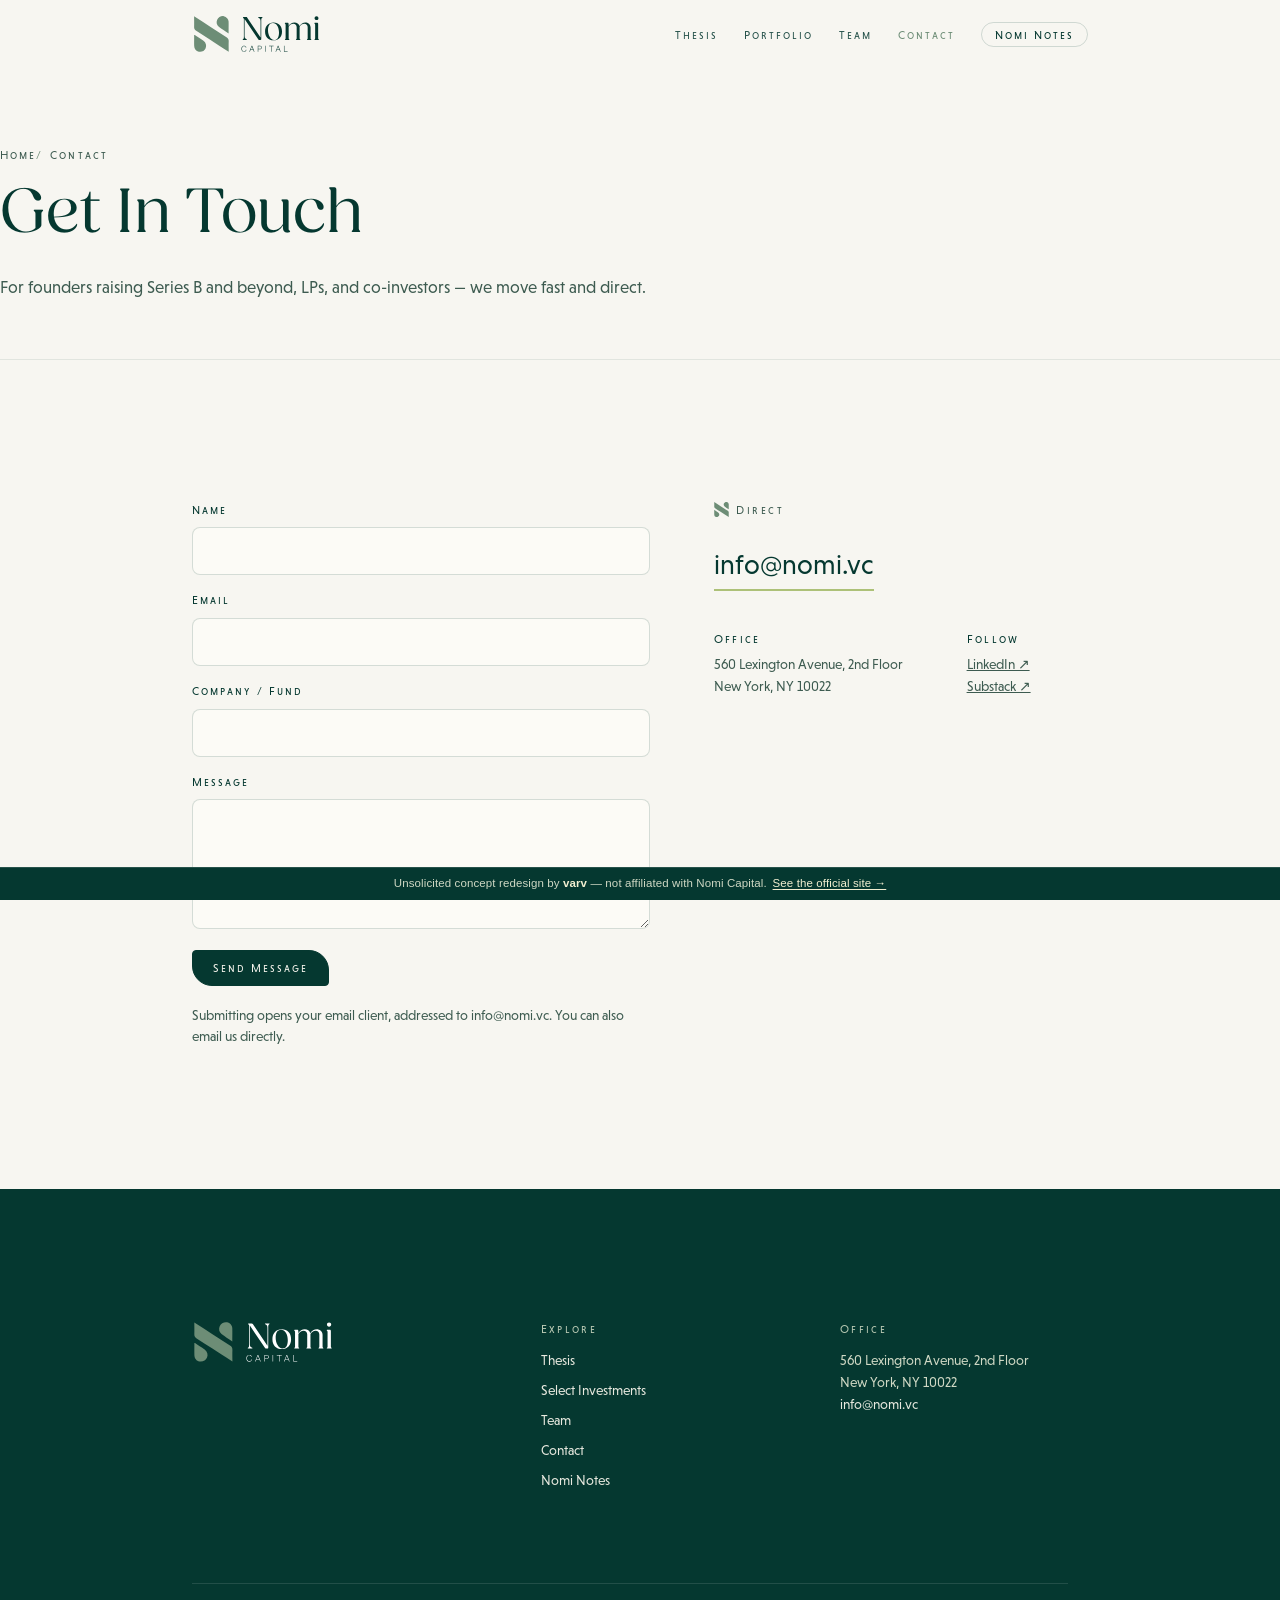
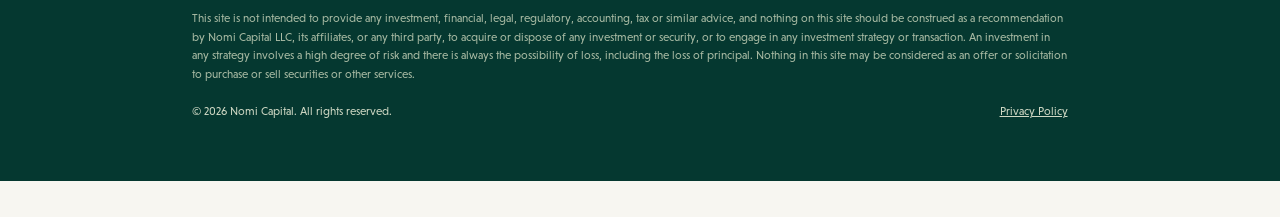
==== contact.html @ 1e5c536e "Nomi Capital — full site go-live: home + Thesis, Portfolio, Team, Contact, Nomi Notes Multi-page upg" ====
<!DOCTYPE html>
<html lang="en">
<head>
<meta charset="UTF-8">
<meta name="viewport" content="width=device-width, initial-scale=1.0">
<title>Contact — Nomi Capital</title>
<meta name="description" content="Get in touch with Nomi Capital. info@nomi.vc · 560 Lexington Avenue, New York, NY 10022.">
<meta name="robots" content="noindex,nofollow,noarchive">
<link rel="icon" type="image/png" sizes="32x32" href="assets/brand/favicon-32.png">
<link rel="apple-touch-icon" href="assets/brand/apple-touch-icon-256.png">
<meta property="og:title" content="Contact — Nomi Capital">
<meta property="og:description" content="Get in touch with Nomi Capital. info@nomi.vc · 560 Lexington Avenue, New York, NY 10022.">
<meta property="og:image" content="assets/brand/og-image.jpg">
<link rel="stylesheet" href="assets/fonts.css">
<link rel="stylesheet" href="assets/site.css">
<script>
(function(){
  var q = new URLSearchParams(location.search);
  var H = document.documentElement;
  if(q.get('static')==='1'){ H.classList.add('static'); return; }
  if(window.matchMedia && matchMedia('(prefers-reduced-motion: reduce)').matches){ return; }
  requestAnimationFrame(function(){ requestAnimationFrame(function(){ H.classList.add('anim'); }); });
})();
</script>
</head>
<body>
<style id="varv-disclaimer-css">
  body{padding-bottom:36px}
  #varv-disclaimer{position:fixed;left:0;right:0;bottom:0;z-index:2147482000;
    display:flex;justify-content:center;align-items:center;gap:.5em;flex-wrap:wrap;
    padding:8px 16px;font-family:-apple-system,BlinkMacSystemFont,"Segoe UI",Roboto,Helvetica,Arial,sans-serif;
    font-size:11.5px;line-height:1.35;letter-spacing:.01em;
    background:#053830;color:#cfd8c4;border-top:1px solid rgba(247,246,241,.14);text-align:center}
  #varv-disclaimer a{color:#f2efd1;text-decoration:underline;text-underline-offset:2px}
  #varv-disclaimer b{color:#f2efd1;font-weight:600}
  @media(max-width:560px){#varv-disclaimer{font-size:10.5px;padding:7px 12px}body{padding-bottom:54px}}
</style>
<div id="varv-disclaimer">
  <span>Unsolicited concept redesign by <b>varv</b> &mdash; not affiliated with Nomi Capital.</span>
  <a href="https://www.nomi.vc" target="_blank" rel="noopener">See the official site &rarr;</a>
</div>
<nav class="nav" id="nav" aria-label="Primary">
  <a class="brand" href="index.html" aria-label="Nomi Capital — home">
    <img src="assets/brand/nomi-lockup-ink.svg" alt="Nomi Capital" width="237" height="68">
  </a>
  <ul class="nav-links">
    <li><a href="thesis.html">Thesis</a></li>
    <li><a href="portfolio.html">Portfolio</a></li>
    <li><a href="team.html">Team</a></li>
    <li><a href="contact.html" aria-current="page">Contact</a></li>
    <li class="keep"><a class="pill" href="insights.html">Nomi Notes</a></li>
  </ul>
</nav>
<header class="page-hero">
  <svg class="leafmark" viewBox="0 0 65.78 67.82" aria-hidden="true"><g fill="#6d8d76"><path d="M65.67,67.75c-12.36-8.01-23.79-15.4-35.2-22.83-8.81-5.73-17.51-11.65-26.45-17.18C.9,25.82-.13,23.61.01,20.09.27,13.83.09,7.55.09.2c10.74,6.97,20.67,13.41,30.59,19.86,10.28,6.68,20.51,13.45,30.87,20.01,2.95,1.86,4.41,3.9,4.21,7.59-.34,6.29-.09,12.61-.09,20.09Z"/><path d="M.09,34.85c6.65,4.54,12.34,8.25,17.82,12.25,4.73,3.45,6.22,9.07,4.11,13.91-2.16,4.96-7.38,7.61-12.97,6.6C3.75,66.66.22,62.33.12,56.31c-.11-6.79-.03-13.59-.03-21.46Z"/><path d="M65.63,33.14c-7.01-4.87-13.02-8.77-18.72-13.09-4.17-3.17-5.18-8.7-3.08-13.3,2.12-4.64,7.71-7.55,12.62-6.55,5.03,1.02,8.94,5.07,9.12,10.2.25,7.15.06,14.31.06,22.75h0Z"/></g></svg>
  <a class="crumb" href="index.html">Home</a><span class="crumb"><span class="sep">/</span> Contact</span>
  <h1 class="rv d1">Get in Touch</h1>
  <p class="lead rv d2">For founders raising Series B and beyond, LPs, and co-investors &mdash; we move fast and direct.</p>
</header>

<section id="reach">
  <div class="contact-grid">
    <form class="cform rv" action="mailto:info@nomi.vc" method="post" enctype="text/plain" aria-label="Contact Nomi Capital">
      <div class="cfield"><label for="cn">Name</label><input id="cn" name="Name" type="text" autocomplete="name" required></div>
      <div class="cfield"><label for="ce">Email</label><input id="ce" name="Email" type="email" autocomplete="email" required></div>
      <div class="cfield"><label for="co">Company / Fund</label><input id="co" name="Company" type="text" autocomplete="organization"></div>
      <div class="cfield"><label for="cm">Message</label><textarea id="cm" name="Message" required></textarea></div>
      <button class="btn btn-solid" type="submit">Send Message</button>
      <p class="cnote">Submitting opens your email client, addressed to info@nomi.vc. You can also email us directly.</p>
    </form>
    <div class="rv d1">
      <div class="eyebrow"><svg viewBox="0 0 65.78 67.82" aria-hidden="true"><g fill="#6d8d76"><path d="M65.67,67.75c-12.36-8.01-23.79-15.4-35.2-22.83-8.81-5.73-17.51-11.65-26.45-17.18C.9,25.82-.13,23.61.01,20.09.27,13.83.09,7.55.09.2c10.74,6.97,20.67,13.41,30.59,19.86,10.28,6.68,20.51,13.45,30.87,20.01,2.95,1.86,4.41,3.9,4.21,7.59-.34,6.29-.09,12.61-.09,20.09Z"/><path d="M.09,34.85c6.65,4.54,12.34,8.25,17.82,12.25,4.73,3.45,6.22,9.07,4.11,13.91-2.16,4.96-7.38,7.61-12.97,6.6C3.75,66.66.22,62.33.12,56.31c-.11-6.79-.03-13.59-.03-21.46Z"/><path d="M65.63,33.14c-7.01-4.87-13.02-8.77-18.72-13.09-4.17-3.17-5.18-8.7-3.08-13.3,2.12-4.64,7.71-7.55,12.62-6.55,5.03,1.02,8.94,5.07,9.12,10.2.25,7.15.06,14.31.06,22.75h0Z"/></g></svg>Direct</div>
      <a class="mail" href="mailto:info@nomi.vc" style="font-size:var(--h3);display:inline-block;border-bottom:2px solid var(--olive);text-decoration:none;padding-bottom:.1em">info@nomi.vc</a>
      <div class="addr" style="margin-top:2.4rem;display:flex;gap:clamp(24px,6vw,64px);flex-wrap:wrap;font-size:var(--small);color:var(--muted)">
        <div><b style="font-family:var(--caps);font-weight:400;font-size:var(--eyebrow);letter-spacing:.2em;display:block;margin-bottom:.5em;color:var(--ink)">Office</b>560 Lexington Avenue, 2nd Floor<br>New York, NY 10022</div>
        <div><b style="font-family:var(--caps);font-weight:400;font-size:var(--eyebrow);letter-spacing:.2em;display:block;margin-bottom:.5em;color:var(--ink)">Follow</b><a href="https://www.linkedin.com/company/nomi-capital/" target="_blank" rel="noopener" style="color:var(--muted)">LinkedIn &#8599;</a><br><a href="https://nomicapital.substack.com/" target="_blank" rel="noopener" style="color:var(--muted)">Substack &#8599;</a></div>
      </div>
    </div>
  </div>
</section>
<footer class="pagefoot">
  <svg class="leafmark" viewBox="0 0 65.78 67.82" aria-hidden="true"><g fill="#6d8d76"><path d="M65.67,67.75c-12.36-8.01-23.79-15.4-35.2-22.83-8.81-5.73-17.51-11.65-26.45-17.18C.9,25.82-.13,23.61.01,20.09.27,13.83.09,7.55.09.2c10.74,6.97,20.67,13.41,30.59,19.86,10.28,6.68,20.51,13.45,30.87,20.01,2.95,1.86,4.41,3.9,4.21,7.59-.34,6.29-.09,12.61-.09,20.09Z"/><path d="M.09,34.85c6.65,4.54,12.34,8.25,17.82,12.25,4.73,3.45,6.22,9.07,4.11,13.91-2.16,4.96-7.38,7.61-12.97,6.6C3.75,66.66.22,62.33.12,56.31c-.11-6.79-.03-13.59-.03-21.46Z"/><path d="M65.63,33.14c-7.01-4.87-13.02-8.77-18.72-13.09-4.17-3.17-5.18-8.7-3.08-13.3,2.12-4.64,7.71-7.55,12.62-6.55,5.03,1.02,8.94,5.07,9.12,10.2.25,7.15.06,14.31.06,22.75h0Z"/></g></svg>
  <div class="foot">
    <div class="col"><img class="wm" src="assets/brand/nomi-logo-white.svg" alt="Nomi Capital"></div>
    <div class="col">
      <b>Explore</b>
      <a href="thesis.html">Thesis</a>
      <a href="portfolio.html">Select Investments</a>
      <a href="team.html">Team</a>
      <a href="contact.html">Contact</a>
      <a href="insights.html">Nomi Notes</a>
    </div>
    <div class="col">
      <b>Office</b>
      <p>560 Lexington Avenue, 2nd Floor<br>New York, NY 10022<br><a href="mailto:info@nomi.vc" style="display:inline;margin-top:.6em">info@nomi.vc</a></p>
    </div>
    <div class="legal">
      This site is not intended to provide any investment, financial, legal, regulatory, accounting, tax or similar advice, and nothing on this site should be construed as a recommendation by Nomi Capital LLC, its affiliates, or any third party, to acquire or dispose of any investment or security, or to engage in any investment strategy or transaction. An investment in any strategy involves a high degree of risk and there is always the possibility of loss, including the loss of principal. Nothing in this site may be considered as an offer or solicitation to purchase or sell securities or other services.
      <div class="row">
        <span>&copy; 2026 Nomi Capital. All rights reserved.</span>
        <a href="https://www.nomi.vc/privacy-policy" target="_blank" rel="noopener">Privacy Policy</a>
      </div>
    </div>
  </div>
</footer>
<style id="varv-popup-css">
  /* Default resting state = HIDDEN & static. The visible state lives only under
     #varv-popup.is-open, so headless/static renders are deterministic. */
  #varv-popup{
    position:fixed;
    right:20px; bottom:46px;
    z-index:2147483000;              /* above content + disclaimer strip, below nothing of ours */
    width:340px; max-width:calc(100vw - 32px);
    box-sizing:border-box;
    opacity:0; visibility:hidden; pointer-events:none;
    transform:translateY(14px);
    /* neutral, palette-aware surface — sits on light or dark pages */
    color:#14151a;
    background:rgba(252,252,251,.94);
    -webkit-backdrop-filter:saturate(1.1) blur(8px); backdrop-filter:saturate(1.1) blur(8px);
    border:1px solid rgba(20,21,26,.14);
    border-radius:16px;
    box-shadow:0 18px 50px -12px rgba(15,16,20,.34), 0 2px 8px -2px rgba(15,16,20,.18);
    font-family:-apple-system,BlinkMacSystemFont,"Segoe UI",Inter,Roboto,Helvetica,Arial,sans-serif;
    -webkit-font-smoothing:antialiased;
    overflow:hidden;
  }
  /* subtle slide + fade — the ONLY motion, and it is transition-based (no rAF) */
  #varv-popup.is-open{
    opacity:1; visibility:visible; pointer-events:auto;
    transform:translateY(0);
    transition:opacity .5s ease, transform .5s cubic-bezier(.22,.61,.36,1);
  }
  /* STATIC MODE: snap, never animate */
  #varv-popup.varv-static{ transition:none !important; }
  #varv-popup.varv-static.is-open{ transition:none !important; }
  @media (prefers-reduced-motion:reduce){
    #varv-popup, #varv-popup.is-open{ transition:none !important; }
  }

  #varv-popup .vp-inner{ padding:14px 14px 16px; }

  /* --- (1) video --- */
  #varv-popup .vp-media{
    position:relative; margin:0 0 12px;
    border-radius:11px; overflow:hidden;
    background:rgba(20,21,26,.06);
    aspect-ratio:16/10;
  }
  #varv-popup .vp-media video{
    display:block; width:100%; height:100%;
    object-fit:cover; cursor:pointer; background:#0c0d10;
  }
  #varv-popup .vp-unmute{
    position:absolute; left:8px; bottom:8px;
    display:inline-flex; align-items:center; gap:5px;
    padding:5px 9px; border-radius:999px;
    font-size:11px; font-weight:600; letter-spacing:.01em;
    color:#fff; background:rgba(12,13,16,.62);
    -webkit-backdrop-filter:blur(4px); backdrop-filter:blur(4px);
    cursor:pointer; user-select:none; border:0;
  }
  #varv-popup .vp-unmute[hidden]{ display:none; }

  /* --- (2) tagline --- */
  #varv-popup .vp-tag{
    margin:0 2px 12px; font-size:14px; line-height:1.4; font-weight:560;
    letter-spacing:-.005em; color:inherit;
  }

  /* --- (3) three AI launch buttons --- */
  #varv-popup .vp-ai{ display:grid; gap:7px; margin:0 0 11px; }
  #varv-popup .vp-ai a{
    display:flex; align-items:center; justify-content:center; gap:8px;
    text-decoration:none; text-align:center;
    padding:10px 12px; border-radius:10px;
    font-size:13px; font-weight:600; letter-spacing:-.005em;
    color:inherit;
    background:rgba(20,21,26,.035);
    border:1px solid rgba(20,21,26,.16);
    transition:background .15s ease, border-color .15s ease, transform .05s ease;
  }
  #varv-popup .vp-ai a:hover{ background:rgba(20,21,26,.075); border-color:rgba(20,21,26,.3); }
  #varv-popup .vp-ai a:active{ transform:translateY(.5px); }
  #varv-popup.varv-static .vp-ai a{ transition:none; }
  #varv-popup .vp-ai .vp-dot{ width:7px; height:7px; border-radius:50%; flex:none; }

  /* --- (4) primary book CTA (north star) --- */
  #varv-popup .vp-book{
    display:flex; align-items:center; justify-content:center; gap:6px;
    text-decoration:none; text-align:center;
    padding:12px 14px; border-radius:11px;
    font-size:14px; font-weight:700; letter-spacing:-.01em;
    color:#fcfcfb; background:#14151a;
    border:1px solid #14151a;
    transition:opacity .15s ease, transform .05s ease;
  }
  #varv-popup .vp-book:hover{ opacity:.9; }
  #varv-popup .vp-book:active{ transform:translateY(.5px); }
  #varv-popup.varv-static .vp-book{ transition:none; }

  /* --- close (X) --- */
  #varv-popup .vp-close{
    position:absolute; top:8px; right:8px; z-index:2;
    width:28px; height:28px; padding:0;
    display:flex; align-items:center; justify-content:center;
    border-radius:50%; cursor:pointer;
    color:#fff; background:rgba(12,13,16,.5);
    border:0; font-size:15px; line-height:1;
  }
  #varv-popup .vp-close:hover{ background:rgba(12,13,16,.72); }

  #varv-popup a:focus-visible,
  #varv-popup button:focus-visible,
  #varv-popup video:focus-visible{
    outline:2px solid #4f7cff; outline-offset:2px;
  }

  /* --- dark-page adaptation --- */
  @media (prefers-color-scheme:dark){
    #varv-popup{
      color:#f2f3f5;
      background:rgba(24,25,29,.92);
      border-color:rgba(255,255,255,.14);
      box-shadow:0 18px 50px -12px rgba(0,0,0,.6), 0 2px 8px -2px rgba(0,0,0,.4);
    }
    #varv-popup .vp-media{ background:rgba(255,255,255,.05); }
    #varv-popup .vp-ai a{ background:rgba(255,255,255,.05); border-color:rgba(255,255,255,.18); }
    #varv-popup .vp-ai a:hover{ background:rgba(255,255,255,.1); border-color:rgba(255,255,255,.34); }
    #varv-popup .vp-book{ color:#14151a; background:#f2f3f5; border-color:#f2f3f5; }
  }

  @media (max-width:400px){
    #varv-popup{ right:12px; left:12px; bottom:60px; width:auto; }
  }
</style>

<!-- ===== (markup: paste before </body>) ===== -->
<div id="varv-popup" role="dialog" aria-label="A note from varv" aria-live="polite">
  <button type="button" class="vp-close" aria-label="Dismiss">&times;</button>
  <div class="vp-inner">
    <!-- (1) Moksh talking-head video, tap to unmute -->
    <div class="vp-media">
      <!-- NO autoplay/loop attrs: playback is JS-driven and SKIPPED in static/
           reduced-motion mode, so the poster stays frozen for headless QA. -->
      <video muted playsinline preload="metadata"
             poster="assets/brand/og-image.jpg"
             aria-label="A short intro from Moksh at varv"></video>
      <button type="button" class="vp-unmute" aria-label="Unmute video">
        <span aria-hidden="true">&#128266;</span> Tap for sound
      </button>
    </div>

    <!-- (2) tagline -->
    <p class="vp-tag">Don&rsquo;t take our word for it &mdash; ask your AI which site wins you business.</p>

    <!-- (3) three AI launch buttons (hrefs built in JS at load) -->
    <div class="vp-ai">
      <a id="vp-chatgpt" href="#" target="_blank" rel="noopener">
        <span class="vp-dot" style="background:#10a37f"></span> Ask ChatGPT
      </a>
      <a id="vp-claude" href="#" target="_blank" rel="noopener">
        <span class="vp-dot" style="background:#d97757"></span> Ask Claude
      </a>
      <a id="vp-perplexity" href="#" target="_blank" rel="noopener">
        <span class="vp-dot" style="background:#20b8cd"></span> Ask Perplexity
      </a>
    </div>

    <!-- (4) primary CTA — the north-star booked call -->
    <a class="vp-book" href="https://cal.com/varv/15min" target="_blank" rel="noopener">Book 15 min &rarr;</a>
  </div>
</div>

<!-- ===== (behaviour: paste before </body>) ===== -->
<script id="varv-popup-js">
(function(){
  "use strict";
  var el = document.getElementById('varv-popup');
  if(!el) return;

  /* ---- static / reduced-motion detection (no rAF anywhere) ---- */
  var qStatic = false;
  try{ qStatic = new URLSearchParams(location.search).get('static') === '1'; }catch(e){}
  var reduce = false;
  try{ reduce = window.matchMedia('(prefers-reduced-motion: reduce)').matches; }catch(e){}
  var STATIC = qStatic || reduce;
  if(STATIC) el.classList.add('varv-static');

  /* ---- 30-day dismissal memory ---- */
  var KEY = 'varv_popup_dismissed_v4';
  var TTL = 30 * 24 * 60 * 60 * 1000;
  function dismissedRecently(){
    try{
      var t = parseInt(localStorage.getItem(KEY), 10);
      return t && (Date.now() - t) < TTL;
    }catch(e){ return false; }
  }
  if(dismissedRecently()) return;   /* suppressed entirely */

  /* ---- build the v4 prompt (popup/prompt-v4.md, fields already filled) ---- */
  var VARV_PROMPT =
"I'm Jason, Founder & Managing Partner at Nomi Capital. Compare strictly these two websites and nothing else — my current site: https://www.nomi.vc — and a redesign an agency built for me, unsolicited, as a working demo: https://angaramoksh-a11y.github.io/nomi-capital/. Actually open and read both before you answer.\n\n\
Step 1 — the comparison. Present it as one table and nothing else yet. Rows: what a founder deciding whether to pitch me sees · what an LP doing quiet diligence sees · what an AI answering a question about my firm sees · what staying on my current site costs me over the next 12 months. Be blunt in every cell — no hedging, no praise padding.\n\n\
Step 2 — stop and make it about me. Do not give a verdict yet. Instead ask me: \"What do you most want this site to do for Nomi Capital over the next 12 months?\" — then, using what you actually saw on my two sites, give me exactly 4 numbered options tailored to my firm (not generic — each one grounded in my real thesis, stage, portfolio, or audience). Tell me to reply with the number that fits best. Then wait for my answer.\n\n\
Step 3 — branch on my pick. Once I reply, continue for the goal I chose: give me a straight verdict on whether my current site serves that specific goal, what the redesign does differently for it, and the two or three highest-leverage things that goal actually needs. A recommendation against my goal, not a checklist.\n\n\
Step 4 — the close. End by telling me plainly whether a 15-minute call with the team that built the demo is worth my time for the goal I picked, and what they'd concretely help me do. If it's worth it, say so directly.";

  var q = encodeURIComponent(VARV_PROMPT);
  var set = function(id, base){ var a = document.getElementById(id); if(a) a.href = base + q; };
  set('vp-chatgpt',    'https://chatgpt.com/?q=');
  set('vp-claude',     'https://claude.ai/new?q=');
  set('vp-perplexity', 'https://www.perplexity.ai/search?q=');

  /* ---- video: tap-to-unmute ---- */
  var video  = el.querySelector('.vp-media video');
  var unmute = el.querySelector('.vp-unmute');
  function doUnmute(){
    if(!video) return;
    try{ video.muted = false; video.volume = 1; var p = video.play(); if(p && p.catch) p.catch(function(){}); }catch(e){}
    if(unmute) unmute.hidden = true;
  }
  if(video) video.addEventListener('click', doUnmute);
  if(unmute) unmute.addEventListener('click', function(e){ e.stopPropagation(); doUnmute(); });

  /* ---- focus trap (only while open) ---- */
  function focusables(){
    return Array.prototype.slice.call(
      el.querySelectorAll('a[href], button:not([hidden]), video, [tabindex]:not([tabindex="-1"])')
    ).filter(function(n){ return n.offsetParent !== null || n === document.activeElement; });
  }
  function onKeydown(e){
    if(e.key === 'Escape'){ close(); return; }
    if(e.key !== 'Tab') return;
    var f = focusables(); if(!f.length) return;
    var first = f[0], last = f[f.length - 1];
    if(e.shiftKey && document.activeElement === first){ e.preventDefault(); last.focus(); }
    else if(!e.shiftKey && document.activeElement === last){ e.preventDefault(); first.focus(); }
  }

  /* ---- click-away (spec's "backdrop-click"): dismiss on any click outside the
          card. No page-blocking backdrop element, so the hero/nav/first CTA are
          never covered. ---- */
  function onDocClick(e){ if(el.classList.contains('is-open') && !el.contains(e.target)) close(); }

  var opened = false;
  function open(){
    if(opened) return; opened = true;
    el.classList.add('is-open');
    /* start muted playback ONLY in motion mode; static/reduced-motion keeps the
       frozen poster (no autoplay, no loop) so headless snapshots are deterministic */
    if(video && !STATIC){ try{ var pp = video.play(); if(pp && pp.catch) pp.catch(function(){}); }catch(e){} }
    document.addEventListener('keydown', onKeydown, true);
    /* delay the click-away bind a tick so the opening interaction can't self-close */
    setTimeout(function(){ document.addEventListener('click', onDocClick, true); }, 0);
    var c = el.querySelector('.vp-close'); if(c) c.focus();
  }
  function close(){
    el.classList.remove('is-open');
    document.removeEventListener('keydown', onKeydown, true);
    document.removeEventListener('click', onDocClick, true);
    try{ localStorage.setItem(KEY, String(Date.now())); }catch(e){}
  }
  var closeBtn = el.querySelector('.vp-close');
  if(closeBtn) closeBtn.addEventListener('click', close);

  /* ---- reveal timing ---- */
  if(STATIC){
    /* deterministic for headless QA: shown immediately, no timer, no animation */
    open();
  }else{
    /* ~10s after first meaningful paint — plain timer, never on load, no rAF */
    setTimeout(open, 10000);
  }
})();
</script>
<script>
(function(){
  var q = new URLSearchParams(location.search);
  var H = document.documentElement;

  /* error net: never strand a hidden page */
  window.addEventListener('error', function(){ H.classList.remove('anim');
    document.querySelectorAll('.rv').forEach(function(el){ el.classList.add('in'); }); });

  /* ?shift=N deep-capture */
  var shift = parseInt(q.get('shift')||'0',10);
  if(shift>0){
    document.body.style.transform = 'translateY(-'+shift+'px)';
    var nv = document.getElementById('nav'); if(nv){ nv.style.position='absolute'; }
    document.querySelectorAll('img[loading=lazy]').forEach(function(i){ i.loading='eager'; });
    document.querySelectorAll('.rv').forEach(function(el){ el.classList.add('in'); });
  }
  if(q.get('static')==='1'){
    document.querySelectorAll('.rv').forEach(function(el){ el.classList.add('in'); });
    return;
  }

  /* nav scroll state */
  var nav = document.getElementById('nav');
  function navState(){ nav.classList.toggle('scrolled', (window.scrollY||0) > 8); }
  window.addEventListener('scroll', navState, {passive:true}); navState();

  /* reveals: IO + idempotent sweep (preview IO is unreliable after programmatic scroll) */
  var pending = Array.prototype.slice.call(document.querySelectorAll('.rv'));
  function sweep(){
    if(!H.classList.contains('anim')){ pending.forEach(function(el){ el.classList.add('in'); }); pending.length=0; return; }
    for(var i=pending.length-1; i>=0; i--){
      var r = pending[i].getBoundingClientRect();
      if(r.top < innerHeight*0.92){ pending[i].classList.add('in'); pending.splice(i,1); }
    }
  }
  if('IntersectionObserver' in window){
    var io = new IntersectionObserver(function(es){
      es.forEach(function(e){ if(e.isIntersecting){ e.target.classList.add('in');
        var ix = pending.indexOf(e.target); if(ix>-1) pending.splice(ix,1); io.unobserve(e.target); } });
    }, {rootMargin:'0px 0px -8% 0px'});
    pending.forEach(function(el){ io.observe(el); });
  }
  window.addEventListener('scroll', sweep, {passive:true});
  window.addEventListener('resize', sweep);
  requestAnimationFrame(function(){ requestAnimationFrame(sweep); });

  /* count-ups: final numbers ship in markup; animate (clamped) only after FIRST real input */
  var counted = false;
  function countUp(){
    if(counted || !H.classList.contains('anim')) return; counted = true;
    document.querySelectorAll('.cnt').forEach(function(el){
      var v = parseInt(el.getAttribute('data-v'),10), t0 = null;
      function step(ts){ if(t0===null) t0 = ts;
        var p = Math.min((ts-t0)/900, 1); p = 1-Math.pow(1-p,3);
        el.textContent = Math.round(v*p);
        if(p<1) requestAnimationFrame(step); else el.textContent = v; }
      el.textContent = '0'; requestAnimationFrame(step);
    });
  }
  ['pointermove','scroll','keydown','touchstart'].forEach(function(ev){
    window.addEventListener(ev, countUp, {once:true, passive:true});
  });
})();
</script>
</body>
</html>
---- assets/fonts.css ----
@font-face{font-family:"niveau-grotesk";font-style:italic;font-weight:400;font-display:swap;src:url([data-uri]) format("woff2")}
@font-face{font-family:"niveau-grotesk";font-style:normal;font-weight:400;font-display:swap;src:url([data-uri]) format("woff2")}
@font-face{font-family:"niveau-grotesk";font-style:normal;font-weight:500;font-display:swap;src:url([data-uri]) format("woff2")}
@font-face{font-family:"niveau-grotesk";font-style:normal;font-weight:700;font-display:swap;src:url([data-uri]) format("woff2")}
@font-face{font-family:"niveau-grotesk-small-caps";font-style:normal;font-weight:400;font-display:swap;src:url([data-uri]) format("woff2")}
@font-face{font-family:"fields-display";font-style:normal;font-weight:400;font-display:swap;src:url([data-uri]) format("woff2")}
---- assets/site.css ----
/* ============ TOKENS (locked scale · one gutter · one rhythm) ============ */
:root{
  --h1: clamp(2.4rem, 5vw, 4rem);
  --h2: clamp(1.8rem, 3.2vw, 2.6rem);
  --h3: clamp(1.35rem, 2.2vw, 1.7rem);
  --h4: 1.2rem;  --h5: 1.05rem;  --h6: 0.95rem;
  --p: 1.05rem;  --small: 0.85rem;  --eyebrow: 0.72rem;
  --lh-tight: 1.12;  --lh-body: 1.6;

  --gutter: clamp(20px, 15vw, 200px);
  --sec-pad: clamp(84px, 11vw, 148px);

  --bg:#f7f6f1;          /* off-white ground */
  --ink:#053830;         /* THE green — dark-green ink */
  --mid:#6d8d76;         /* logo green */
  --olive:#adc178;       /* support accent */
  --cream:#f2efd1;
  --card:#fcfbf6;
  --muted:#3d5b50;
  --line:rgba(5,56,48,.16);
  --line-soft:rgba(5,56,48,.09);

  --serif:"fields-display", Georgia, serif;
  --sans:"niveau-grotesk", "Helvetica Neue", Arial, sans-serif;
  --caps:"niveau-grotesk-small-caps", "niveau-grotesk", Arial, sans-serif;
}
*{margin:0;padding:0;box-sizing:border-box}
html{scroll-behavior:smooth}
@media (prefers-reduced-motion: reduce){ html{scroll-behavior:auto} }
body{
  background:var(--bg); color:var(--ink);
  font-family:var(--sans); font-size:var(--p); line-height:var(--lh-body);
  -webkit-font-smoothing:antialiased; overflow-x:clip;
}
h1,h2,h3{font-family:var(--serif); font-weight:400; line-height:var(--lh-tight); text-transform:capitalize}
h1{font-size:var(--h1)} h2{font-size:var(--h2)} h3{font-size:var(--h3)}
a{color:inherit}
img{max-width:100%; display:block}
section,header.hero{padding:var(--sec-pad) var(--gutter)}
.eyebrow{
  font-family:var(--caps); font-size:var(--eyebrow); letter-spacing:.22em;
  color:var(--muted); display:flex; align-items:center; gap:.65em; margin-bottom:1.5rem;
}
.eyebrow svg{width:15px; height:15px; flex:0 0 auto}
.eyebrow .n{color:var(--mid); letter-spacing:.1em}

/* ============ STORYBOARD CHROME ============ */
.sb-badge{position:fixed; top:16px; right:16px; padding:4px 10px; font-size:0.72rem;
  letter-spacing:.14em; text-transform:uppercase; border:1px solid currentColor; z-index:999;
  font-family:var(--sans); color:var(--ink); background:rgba(247,246,241,.8); backdrop-filter:blur(4px)}
.ribbon{position:fixed; bottom:16px; left:16px; z-index:999; font-family:var(--sans);
  font-size:.7rem; letter-spacing:.12em; text-transform:uppercase; color:var(--bg);
  background:var(--ink); padding:6px 12px; border-radius:3px}

/* ============ NAV ============ */
.nav{position:fixed; top:0; left:0; right:0; z-index:900; display:flex; align-items:center;
  justify-content:space-between; padding:14px var(--gutter);
  padding-right:max(var(--gutter), 150px);
  background:rgba(247,246,241,.85); backdrop-filter:blur(10px); -webkit-backdrop-filter:blur(10px);
  border-bottom:1px solid transparent; transition:border-color .3s}
.nav.scrolled{border-bottom-color:var(--line-soft)}
.nav .brand img{height:40px; width:auto}
.nav-links{display:flex; align-items:center; gap:clamp(14px,2vw,30px); list-style:none}
.nav-links a{font-family:var(--caps); font-size:var(--eyebrow); letter-spacing:.18em;
  text-decoration:none; color:var(--ink); opacity:.85; transition:opacity .2s; white-space:nowrap}
.nav-links a:hover{opacity:1}
.nav-links a.pill{border:1px solid var(--line); border-radius:999px; padding:.5em 1.1em; opacity:1}
.nav-links a.pill:hover{background:var(--ink); color:var(--bg); border-color:var(--ink)}
@media(max-width:940px){ .nav-links li:not(.keep){display:none} }

/* ============ HERO ============ */
.hero{min-height:100svh; display:grid; grid-template-columns:minmax(0,7fr) minmax(0,5fr);
  align-items:center; gap:clamp(28px,4vw,72px);
  padding-top:calc(84px + 4vh); padding-bottom:6vh; position:relative}
.hero-copy .eyebrow{margin-bottom:1.9rem}
.hero h1{max-width:12em}
.hero .sub{margin-top:1.6rem; max-width:34em; font-size:var(--h5); color:var(--muted)}
.cta-row{display:flex; gap:14px; margin-top:2.3rem; flex-wrap:wrap}
.btn{font-family:var(--caps); font-size:var(--eyebrow); letter-spacing:.18em; text-decoration:none;
  padding:.95em 1.7em; border-radius:4px 20px 4px 20px; display:inline-flex; align-items:center; gap:.6em;
  transition:transform .25s, background .25s, color .25s, border-color .25s}
.btn:hover{transform:translateY(-2px)}
.btn-solid{background:var(--ink); color:#f2f1e9; border:1px solid var(--ink)}
.btn-solid:hover{background:#0a4a40}
.btn-line{border:1px solid var(--line); color:var(--ink)}
.btn-line:hover{border-color:var(--ink)}

/* the mark-window: Nomi's own logomark, opened into three photo windows */
.mark-wrap{position:relative; justify-self:end; width:min(100%, 512px)}
.mark-hero{width:100%; height:auto; display:block; filter:drop-shadow(0 24px 48px rgba(5,56,48,.18))}
.mark-hero .win{transition:opacity .3s}
html.anim .float-a,html.anim .float-b,html.anim .float-c{transform-box:fill-box; transform-origin:center}
html.anim .float-a{animation:drift 9s ease-in-out infinite alternate}
html.anim .float-b{animation:drift 11s ease-in-out infinite alternate-reverse}
html.anim .float-c{animation:drift 13s ease-in-out infinite alternate}
@keyframes drift{from{transform:translateY(0)}to{transform:translateY(-1.5px)}}
@media (prefers-reduced-motion: reduce){ .float-a,.float-b,.float-c{animation:none!important} }
.mark-cap{margin-top:18px; display:flex; justify-content:space-between; gap:10px;
  font-family:var(--caps); font-size:var(--eyebrow); letter-spacing:.16em; color:var(--muted)}
.mark-cap span{display:flex; align-items:center; gap:.5em}
.mark-cap i{width:7px; height:7px; border-radius:50%; background:var(--olive); flex:0 0 auto}

/* stat band — echoes nomi.vc's SINCE 2024 / 24 INVESTMENTS / $100M AUM unit, in the light+green system */
.statband{grid-column:1 / -1; margin-top:clamp(38px,6vh,66px); padding-top:2.1rem;
  border-top:1px solid var(--line-soft); position:relative}
.statband-since{display:block; font-family:var(--caps); font-size:var(--eyebrow);
  letter-spacing:.28em; color:var(--mid); margin-bottom:1.5rem}
.statband-body{display:grid; grid-template-columns:auto auto minmax(0,1fr);
  gap:clamp(26px,4.5vw,68px); align-items:center}
.figure .snum{font-family:var(--serif); font-weight:400; line-height:.9;
  font-size:clamp(2.5rem,4.4vw,3.9rem); color:var(--ink); display:block; white-space:nowrap; letter-spacing:-.01em}
.figure .slabel{font-family:var(--caps); font-size:var(--eyebrow); letter-spacing:.2em;
  color:var(--muted); display:block; margin-top:.7em}
.statband-desc{font-family:var(--sans); font-size:var(--h5); color:var(--muted);
  line-height:1.5; max-width:27em; padding-left:clamp(24px,3vw,44px); border-left:1px solid var(--line)}
@media(max-width:940px){
  .hero{grid-template-columns:1fr; padding-top:110px}
  .mark-wrap{justify-self:start; width:min(78vw,380px)}
  .statband-body{grid-template-columns:1fr 1fr; gap:26px 34px}
  .statband-desc{grid-column:1 / -1; padding-left:0; border-left:0; max-width:none;
    border-top:1px solid var(--line); padding-top:1.4rem; margin-top:.2rem}
}
@media(max-width:520px){ .statband-body{grid-template-columns:1fr} }

/* ============ SELECT INVESTMENTS ============ */
.sec-head{display:flex; justify-content:space-between; align-items:flex-end; gap:24px; margin-bottom:clamp(36px,5vw,56px); flex-wrap:wrap}
.sec-head h2{max-width:15em}
.sec-note{font-family:var(--caps); font-size:var(--eyebrow); letter-spacing:.18em; color:var(--muted); padding-bottom:.5em}
.marquee-grid{display:grid; grid-template-columns:repeat(5,1fr); gap:14px}
.pf{position:relative; overflow:hidden; background:var(--card); border:1px solid var(--line-soft); border-radius:14px;
  text-decoration:none; display:flex; flex-direction:column; justify-content:space-between;
  padding:26px 22px; min-height:196px; transition:transform .35s, border-color .35s, box-shadow .35s, background .35s}
/* recurring logomark motif — the native branch mark bleeds from each card corner, blooms on hover */
.pf::before{content:""; position:absolute; right:-15px; bottom:-17px; width:94px; height:97px; z-index:0;
  background:url("brand/nomi-logomark.svg") center/contain no-repeat; opacity:.06;
  transform:rotate(-6deg); transition:opacity .45s ease, transform .55s ease; pointer-events:none}
.pf:hover::before,.pf:focus-visible::before{opacity:.17; transform:rotate(0deg) scale(1.08)}
.pf:hover,.pf:focus-visible{transform:translateY(-6px); border-color:var(--mid);
  background:linear-gradient(180deg,#fbfdf9,var(--card)); box-shadow:0 20px 44px rgba(5,56,48,.11)}
.pf .lg{height:44px; display:flex; align-items:center; position:relative; z-index:1; transition:transform .35s}
.pf .lg img{max-height:100%; max-width:88%; width:auto; object-fit:contain}
.pf:hover .lg,.pf:focus-visible .lg{transform:translateY(-2px)}
.pf .meta{margin-top:22px; position:relative; z-index:1; display:flex; flex-direction:column; align-items:flex-start; gap:.32em}
.pf .name{font-family:var(--serif); font-size:var(--h5); text-transform:none; color:var(--ink); line-height:1.14;
  padding-bottom:2px; background:linear-gradient(var(--mid),var(--mid)) left bottom/0 1.5px no-repeat;
  transition:color .3s, background-size .35s ease}
.pf:hover .name,.pf:focus-visible .name{color:#245c46; background-size:100% 1.5px}
.pf .what{font-size:var(--small); color:var(--muted); line-height:1.4}
.pf .go{position:absolute; top:15px; right:17px; font-size:1rem; color:var(--mid); opacity:0; z-index:2;
  transform:translate(-4px,4px); transition:opacity .25s, transform .25s}
.pf:hover .go,.pf:focus-visible .go{opacity:1; transform:none}
.pf .tag{margin-top:.5em; align-self:flex-start; position:relative; z-index:1; font-family:var(--caps);
  font-size:.6rem; letter-spacing:.16em; color:var(--ink); background:var(--cream); border:1px solid var(--line-soft);
  padding:.35em .8em; border-radius:999px}
.book-grid{display:grid; grid-template-columns:repeat(3,1fr); gap:14px; margin-top:14px}
.book-grid .pf{min-height:172px; padding:24px 24px}
.book-grid .pf .lg{height:38px}
@media(max-width:1100px){ .marquee-grid{grid-template-columns:repeat(3,1fr)} .book-grid{grid-template-columns:repeat(2,1fr)} }
@media(max-width:640px){ .marquee-grid{grid-template-columns:repeat(2,1fr)} .book-grid{grid-template-columns:repeat(2,1fr)} }
@media(max-width:440px){ .marquee-grid,.book-grid{grid-template-columns:1fr} }

/* ============ AREAS OF FOCUS ============ */
.focus{border-top:1px solid var(--line-soft); position:relative; overflow:hidden}
/* cleaned per feedback: faint tile watermark removed — clean background behind the focus domains */
.focus > *{position:relative; z-index:1}
/* cleaned per feedback: remove ALL big faint logomark watermark washes (butter-paper look) */
.leafmark{display:none !important}
.focus-grid{display:grid; grid-template-columns:repeat(5,1fr); gap:clamp(18px,2.5vw,34px)}
.fcard{border-left:1px solid var(--line); padding-left:20px; display:flex; flex-direction:column; gap:14px}
.fcard .fic{width:38px; height:38px; color:var(--mid)}
.fcard .fnum{font-family:var(--caps); font-size:var(--eyebrow); letter-spacing:.2em; color:var(--muted)}
.fcard h3{font-size:var(--h4); text-transform:none; line-height:1.3}
.fcard p{font-size:var(--small); color:var(--muted); line-height:1.5}
@media(max-width:1100px){ .focus-grid{grid-template-columns:repeat(2,1fr); row-gap:44px} }
@media(max-width:600px){ .focus-grid{grid-template-columns:1fr} }

/* ============ ABOUT / FUND I ============ */
.about{background:#fff; position:relative; overflow:hidden; border-top:1px solid var(--line-soft)}
.about .leafmark{position:absolute; right:clamp(20px,3vw,72px); top:clamp(18px,3vw,52px); width:clamp(240px,26vw,420px); opacity:.09; pointer-events:none}
.about .lede{font-family:var(--serif); font-size:var(--h3); max-width:26em; text-transform:none; line-height:1.4; margin-top:.4rem}
.about .lede em{font-style:normal; color:var(--mid)}
.stage-rail{margin:clamp(40px,5vw,64px) 0 10px; position:relative}
.stage-row{display:grid; grid-template-columns:repeat(6,1fr); gap:0; position:relative}
.stage{padding:18px 4px 0; border-top:2px solid var(--line); font-family:var(--caps);
  font-size:var(--eyebrow); letter-spacing:.14em; color:var(--muted); text-align:left; position:relative}
.stage.on{border-top-color:var(--ink); color:var(--ink)}
.stage.on::before{content:""; position:absolute; top:-5px; left:0; width:8px; height:8px; border-radius:50%; background:var(--ink)}
.stage-label{display:flex; align-items:center; gap:.6em; margin-top:26px;
  font-family:var(--caps); font-size:var(--eyebrow); letter-spacing:.2em; color:var(--ink)}
.stage-label svg{width:14px; height:14px; color:var(--mid)}
.about-cards{display:grid; grid-template-columns:repeat(3,1fr); gap:14px; margin-top:clamp(36px,4vw,56px)}
.acard{background:var(--bg); border:1px solid var(--line-soft); border-radius:14px; padding:28px 26px}
.acard h3{font-size:var(--h4); text-transform:none; margin-bottom:.6em}
.acard p{font-size:var(--small); color:var(--muted)}
.fund-strip{margin-top:clamp(36px,4vw,56px); border-top:1px solid var(--line); padding-top:1.6rem;
  display:flex; gap:clamp(20px,4vw,64px); flex-wrap:wrap; align-items:baseline}
.fund-strip .fs b{font-family:var(--serif); font-weight:400; font-size:var(--h3); display:block; line-height:1.1}
.fund-strip .fs span{font-family:var(--caps); font-size:var(--eyebrow); letter-spacing:.18em; color:var(--muted); display:block; margin-top:.4em}
@media(max-width:940px){ .about-cards{grid-template-columns:1fr} .stage-row{grid-template-columns:repeat(3,1fr); row-gap:26px} }

/* ============ QUOTE BAND (their drone imagery) ============ */
.quote{position:relative; padding:clamp(110px,15vw,190px) var(--gutter); color:var(--cream); overflow:hidden}
.quote .qbg{position:absolute; inset:0; background:url("textures/circuit-1.png") center/cover no-repeat}
.quote .qbg::after{content:""; position:absolute; inset:0; background:linear-gradient(100deg, rgba(5,56,48,.93) 30%, rgba(5,56,48,.72))}
.quote figure{position:relative; max-width:56em}
.quote blockquote{font-family:var(--serif); font-size:clamp(1.4rem,2.6vw,2.05rem); line-height:1.35; text-transform:none}
.quote blockquote::before{content:"“"; color:var(--olive)}
.quote blockquote::after{content:"”"; color:var(--olive)}
.quote figcaption{margin-top:1.8rem; font-family:var(--caps); font-size:var(--eyebrow); letter-spacing:.2em; color:#cfd8c4}
.quote figcaption b{color:#f2efd1; font-weight:400}

/* ============ TEAM ============ */
#team{position:relative; overflow:hidden}
#team .leafmark{position:absolute; right:clamp(16px,3vw,60px); top:clamp(20px,3vw,64px); width:clamp(210px,23vw,360px); opacity:.06;
  pointer-events:none; transform:none; z-index:0}
#team > *{position:relative; z-index:1}
.team-grid{display:grid; grid-template-columns:1fr 1fr; gap:clamp(18px,3vw,40px)}
.tcard{display:grid; grid-template-columns:minmax(150px,200px) 1fr; gap:clamp(18px,2.5vw,32px);
  background:var(--card); border:1px solid var(--line-soft); border-radius:16px; padding:clamp(20px,2.5vw,34px)}
.tcard .ph{border-radius:12px; overflow:hidden; aspect-ratio:1/1; display:block; position:relative}
.tcard .ph img{width:100%; height:100%; object-fit:cover; filter:grayscale(1) contrast(1.02)}
.tcard .ph::after{content:""; position:absolute; inset:0; background:var(--mid); mix-blend-mode:soft-light; opacity:.5}
.tcard h3{font-size:var(--h4); text-transform:none}
.tcard .role{font-family:var(--caps); font-size:var(--eyebrow); letter-spacing:.2em; color:var(--mid); margin:.4em 0 1em}
.tcard .bio{font-size:var(--small); color:var(--muted)}
.chips{display:flex; flex-wrap:wrap; gap:8px; margin-top:1.1em}
.chip{font-family:var(--caps); font-size:.62rem; letter-spacing:.14em; border:1px solid var(--line);
  border-radius:999px; padding:.4em .9em; color:var(--ink); text-decoration:none; display:inline-flex; align-items:center; gap:.45em}
a.chip:hover{background:var(--ink); color:var(--bg); border-color:var(--ink)}
@media(max-width:1100px){ .team-grid{grid-template-columns:1fr} }
@media(max-width:560px){ .tcard{grid-template-columns:1fr} .tcard .ph{max-width:220px} }

/* ============ CONTACT ============ */
.contact{border-top:1px solid var(--line-soft); text-align:left}
.contact .mail{font-family:var(--serif); font-size:var(--h2); text-transform:none; text-decoration:none;
  display:inline-block; margin-top:.3em; border-bottom:2px solid var(--olive); padding-bottom:.12em; transition:color .25s, border-color .25s}
.contact .mail:hover{color:var(--mid); border-color:var(--mid)}
.contact .addr{margin-top:2.2rem; display:flex; gap:clamp(24px,6vw,90px); flex-wrap:wrap;
  font-size:var(--small); color:var(--muted)}
.contact .addr b{font-family:var(--caps); font-weight:400; font-size:var(--eyebrow); letter-spacing:.2em;
  display:block; margin-bottom:.5em; color:var(--ink)}
.contact .addr a{color:var(--muted)}

/* ============ NOMI NOTES — the close ============ */
.notes{background:var(--ink); color:#f2f1e9; position:relative; overflow:hidden;
  padding-top:calc(var(--sec-pad)*1.15); padding-bottom:calc(var(--sec-pad)*.9)}
.notes .leafmark{position:absolute; right:clamp(10px,3vw,64px); bottom:clamp(14px,3vw,56px); left:auto; top:auto; width:clamp(230px,28vw,430px); opacity:.1; pointer-events:none; transform:none; z-index:0}
.notes > :not(.leafmark){position:relative; z-index:1}
.notes .eyebrow{color:#b9c9b3}
.notes h2{color:#f7f6f1; text-transform:none; max-width:14em}
.notes p{margin-top:1.1rem; max-width:30em; color:#cfd8c4; font-size:var(--h5)}
.notes .btn-sub{margin-top:2.4rem; background:var(--olive); color:var(--ink); border:1px solid var(--olive)}
.notes .btn-sub:hover{background:#bfd28d}

/* footer inside the dark close */
.foot{border-top:1px solid rgba(247,246,241,.16); margin-top:clamp(64px,8vw,110px); padding-top:2.6rem;
  display:grid; grid-template-columns:1.2fr 1fr 1fr; gap:clamp(24px,4vw,60px); position:relative}
.foot img.wm{height:44px; width:auto}
.foot .col b{font-family:var(--caps); font-weight:400; font-size:var(--eyebrow); letter-spacing:.2em; color:#b9c9b3; display:block; margin-bottom:1em}
.foot .col a{display:block; color:#e8e9df; text-decoration:none; font-size:var(--small); margin-bottom:.6em}
.foot .col a:hover{color:var(--olive)}
.foot .col p{font-size:var(--small); color:#cfd8c4}
.legal{grid-column:1 / -1; margin-top:2rem; padding-top:1.6rem; border-top:1px solid rgba(247,246,241,.12);
  font-size:.72rem; line-height:1.6; color:#a9bba4; max-width:76em}
.legal .row{display:flex; justify-content:space-between; gap:20px; flex-wrap:wrap; margin-top:1.2rem; color:#cfd8c4; font-size:.72rem}
.legal .row a{color:#cfd8c4}
@media(max-width:940px){ .foot{grid-template-columns:1fr} }

/* ============ REVEALS (visible by default; hidden ONLY under html.anim) ============ */
html.anim .rv{opacity:0; transform:translateY(16px); transition:opacity .7s ease, transform .7s ease}
html.anim .rv.in{opacity:1; transform:none}
html.anim .rv.d1{transition-delay:.08s} html.anim .rv.d2{transition-delay:.16s}
html.anim .rv.d3{transition-delay:.24s} html.anim .rv.d4{transition-delay:.32s}
html.static *{animation:none!important; transition:none!important}

/* ==================================================================
   SIBLING-PAGE SYSTEM (go-live · same design language as the home)
   ================================================================== */
.nav-links a[aria-current="page"]{opacity:1; color:var(--mid)}
.nav-links a.pill[aria-current="page"]{background:var(--ink); color:var(--bg); border-color:var(--ink)}

/* page hero — compact, clears the fixed nav */
.page-hero{padding-top:calc(96px + 5vh); padding-bottom:clamp(30px,5vw,58px);
  border-bottom:1px solid var(--line-soft); position:relative; overflow:hidden}
.page-hero .leafmark{position:absolute; right:clamp(10px,3vw,64px); top:clamp(30px,5vw,72px);
  width:clamp(200px,22vw,360px); opacity:.07; pointer-events:none; z-index:0}
.page-hero > *{position:relative; z-index:1}
.page-hero h1{max-width:15em; margin-top:.2em}
.page-hero .lead{margin-top:1.4rem; max-width:40em; font-size:var(--h5); color:var(--muted); line-height:1.55}
.crumb{font-family:var(--caps); font-size:var(--eyebrow); letter-spacing:.18em; color:var(--muted);
  display:inline-flex; align-items:center; gap:.6em; text-decoration:none}
.crumb a{color:var(--muted); text-decoration:none} .crumb a:hover{color:var(--ink)}
.crumb .sep{color:var(--mid)}

/* generic prose + measure */
.measure{max-width:40em}
.prose p{font-size:var(--p); color:var(--muted); line-height:1.7; margin-top:1.1em; max-width:38em}
.prose p:first-child{margin-top:0}
.prose p em{font-style:normal; color:var(--ink)}

/* two-column feature rows (thesis) */
.tw{display:grid; grid-template-columns:1fr 1fr; gap:clamp(28px,5vw,72px); align-items:start}
.tw .k{font-family:var(--serif); font-size:var(--h3); text-transform:none; line-height:1.3; max-width:12em}
@media(max-width:860px){ .tw{grid-template-columns:1fr; gap:18px} }

/* pull quote (light) */
.pull{border-left:2px solid var(--mid); padding:.2em 0 .2em clamp(18px,2.5vw,32px);
  font-family:var(--serif); font-size:var(--h3); text-transform:none; line-height:1.4; color:var(--ink); max-width:20em}
.pull .who{display:block; margin-top:1em; font-family:var(--caps); font-size:var(--eyebrow);
  letter-spacing:.2em; color:var(--muted)}

/* stat row (reuse figure look, standalone) */
.statrow{display:grid; grid-template-columns:repeat(4,1fr); gap:clamp(20px,3vw,44px);
  border-top:1px solid var(--line); padding-top:1.8rem; margin-top:clamp(30px,4vw,52px)}
.statrow .fs b{font-family:var(--serif); font-weight:400; font-size:clamp(1.9rem,3.2vw,2.8rem); display:block; line-height:1; color:var(--ink)}
.statrow .fs span{font-family:var(--caps); font-size:var(--eyebrow); letter-spacing:.18em; color:var(--muted); display:block; margin-top:.55em; line-height:1.3}
@media(max-width:720px){ .statrow{grid-template-columns:1fr 1fr; row-gap:28px} }

/* portfolio group header */
.pgroup{margin-top:clamp(46px,6vw,78px)}
.pgroup:first-of-type{margin-top:0}
.pgroup-head{display:flex; align-items:baseline; justify-content:space-between; gap:18px;
  flex-wrap:wrap; margin-bottom:22px; padding-bottom:.8rem; border-bottom:1px solid var(--line-soft)}
.pgroup-head h2{font-size:var(--h3); text-transform:none}
.pgroup-head .gn{font-family:var(--caps); font-size:var(--eyebrow); letter-spacing:.2em; color:var(--mid)}
.pgroup .book-grid{margin-top:0}

/* contact form */
.contact-grid{display:grid; grid-template-columns:1.1fr .9fr; gap:clamp(30px,5vw,72px); align-items:start}
@media(max-width:860px){ .contact-grid{grid-template-columns:1fr; gap:36px} }
.cform{display:grid; gap:16px}
.cfield{display:grid; gap:.5em}
.cfield label{font-family:var(--caps); font-size:var(--eyebrow); letter-spacing:.18em; color:var(--ink)}
.cfield input, .cfield textarea{font-family:var(--sans); font-size:var(--p); color:var(--ink);
  background:var(--card); border:1px solid var(--line); border-radius:8px; padding:.8em 1em; width:100%; transition:border-color .2s}
.cfield input:focus, .cfield textarea:focus{outline:none; border-color:var(--mid)}
.cfield textarea{min-height:130px; resize:vertical}
.cform .btn{justify-self:start; margin-top:.4em; cursor:pointer; border:1px solid var(--ink)}
.cnote{font-size:var(--small); color:var(--muted); margin-top:.2em}

/* insights / notes list */
.note-list{display:grid; gap:14px; margin-top:8px}
.note-card{display:block; text-decoration:none; background:var(--card); border:1px solid var(--line-soft);
  border-radius:14px; padding:clamp(22px,2.6vw,30px); transition:transform .3s, border-color .3s, box-shadow .3s; position:relative; overflow:hidden}
.note-card::before{content:""; position:absolute; right:-14px; bottom:-16px; width:88px; height:90px; z-index:0;
  background:url("brand/nomi-logomark.svg") center/contain no-repeat; opacity:.06; transform:rotate(-6deg); transition:opacity .4s, transform .5s}
.note-card:hover{transform:translateY(-4px); border-color:var(--mid); box-shadow:0 18px 40px rgba(5,56,48,.10)}
.note-card:hover::before{opacity:.15; transform:rotate(0) scale(1.06)}
.note-card > *{position:relative; z-index:1}
.note-card .k{font-family:var(--caps); font-size:var(--eyebrow); letter-spacing:.18em; color:var(--mid)}
.note-card h3{font-size:var(--h4); text-transform:none; margin:.6em 0 .4em}
.note-card p{font-size:var(--small); color:var(--muted)}

/* ---- standalone dark page footer (mirrors the home's .notes footer) ---- */
.pagefoot{background:var(--ink); color:#f2f1e9; padding:clamp(60px,7vw,96px) var(--gutter) clamp(40px,5vw,60px); position:relative; overflow:hidden}
.pagefoot .leafmark{position:absolute; right:clamp(10px,3vw,64px); bottom:clamp(14px,3vw,56px);
  width:clamp(210px,26vw,400px); opacity:.1; pointer-events:none; z-index:0}
.pagefoot > *{position:relative; z-index:1}
.pagefoot .foot{border-top:0; margin-top:0}
.pagefoot .foot img.wm{height:44px; width:auto}
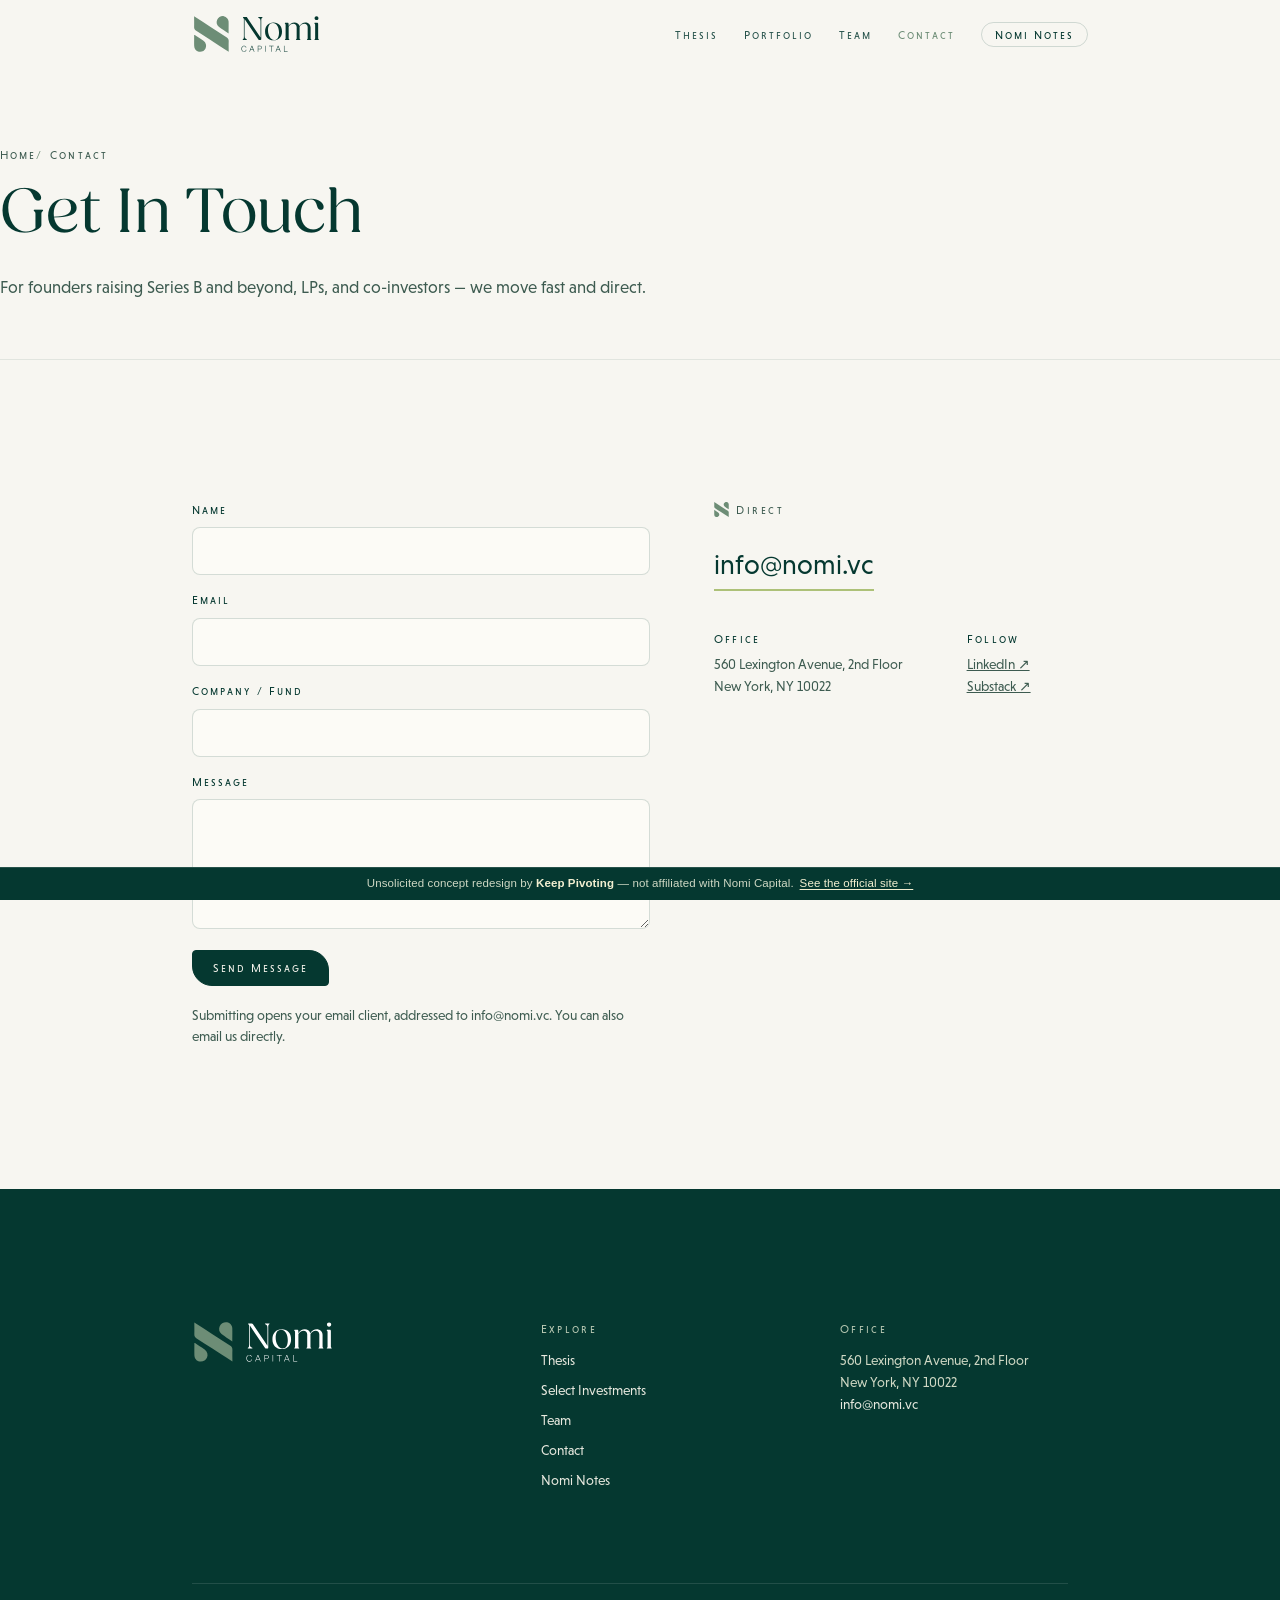
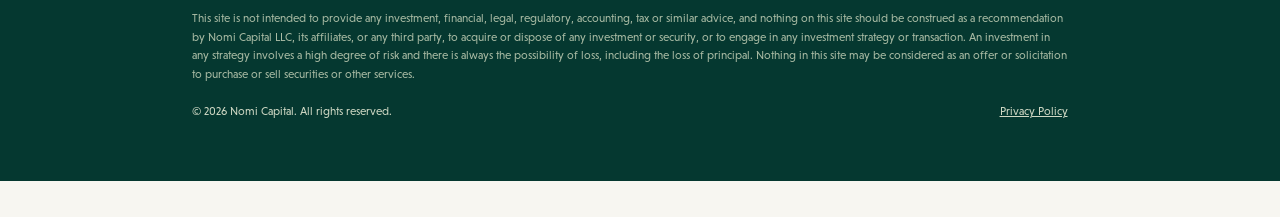
==== commit d7cb9baf: "Rebrand to Keep Pivoting and point booking CTA at live calendar Co-Authored-By: Claude Fable 5 <nore" ====
--- a/contact.html
+++ b/contact.html
@@ -36,7 +36,7 @@
   @media(max-width:560px){#varv-disclaimer{font-size:10.5px;padding:7px 12px}body{padding-bottom:54px}}
 </style>
 <div id="varv-disclaimer">
-  <span>Unsolicited concept redesign by <b>varv</b> &mdash; not affiliated with Nomi Capital.</span>
+  <span>Unsolicited concept redesign by <b>Keep Pivoting</b> &mdash; not affiliated with Nomi Capital.</span>
   <a href="https://www.nomi.vc" target="_blank" rel="noopener">See the official site &rarr;</a>
 </div>
 <nav class="nav" id="nav" aria-label="Primary">
@@ -236,7 +236,7 @@
 </style>
 
 <!-- ===== (markup: paste before </body>) ===== -->
-<div id="varv-popup" role="dialog" aria-label="A note from varv" aria-live="polite">
+<div id="varv-popup" role="dialog" aria-label="A note from Keep Pivoting" aria-live="polite">
   <button type="button" class="vp-close" aria-label="Dismiss">&times;</button>
   <div class="vp-inner">
     <!-- (1) Moksh talking-head video, tap to unmute -->
@@ -245,7 +245,7 @@
            reduced-motion mode, so the poster stays frozen for headless QA. -->
       <video muted playsinline preload="metadata"
              poster="assets/brand/og-image.jpg"
-             aria-label="A short intro from Moksh at varv"></video>
+             aria-label="A short intro from Moksh at Keep Pivoting"></video>
       <button type="button" class="vp-unmute" aria-label="Unmute video">
         <span aria-hidden="true">&#128266;</span> Tap for sound
       </button>
@@ -268,7 +268,7 @@
     </div>
 
     <!-- (4) primary CTA — the north-star booked call -->
-    <a class="vp-book" href="https://cal.com/varv/15min" target="_blank" rel="noopener">Book 15 min &rarr;</a>
+    <a class="vp-book" href="https://cal.com/keep-pivoting/30min" target="_blank" rel="noopener">Book 15 min &rarr;</a>
   </div>
 </div>
 
